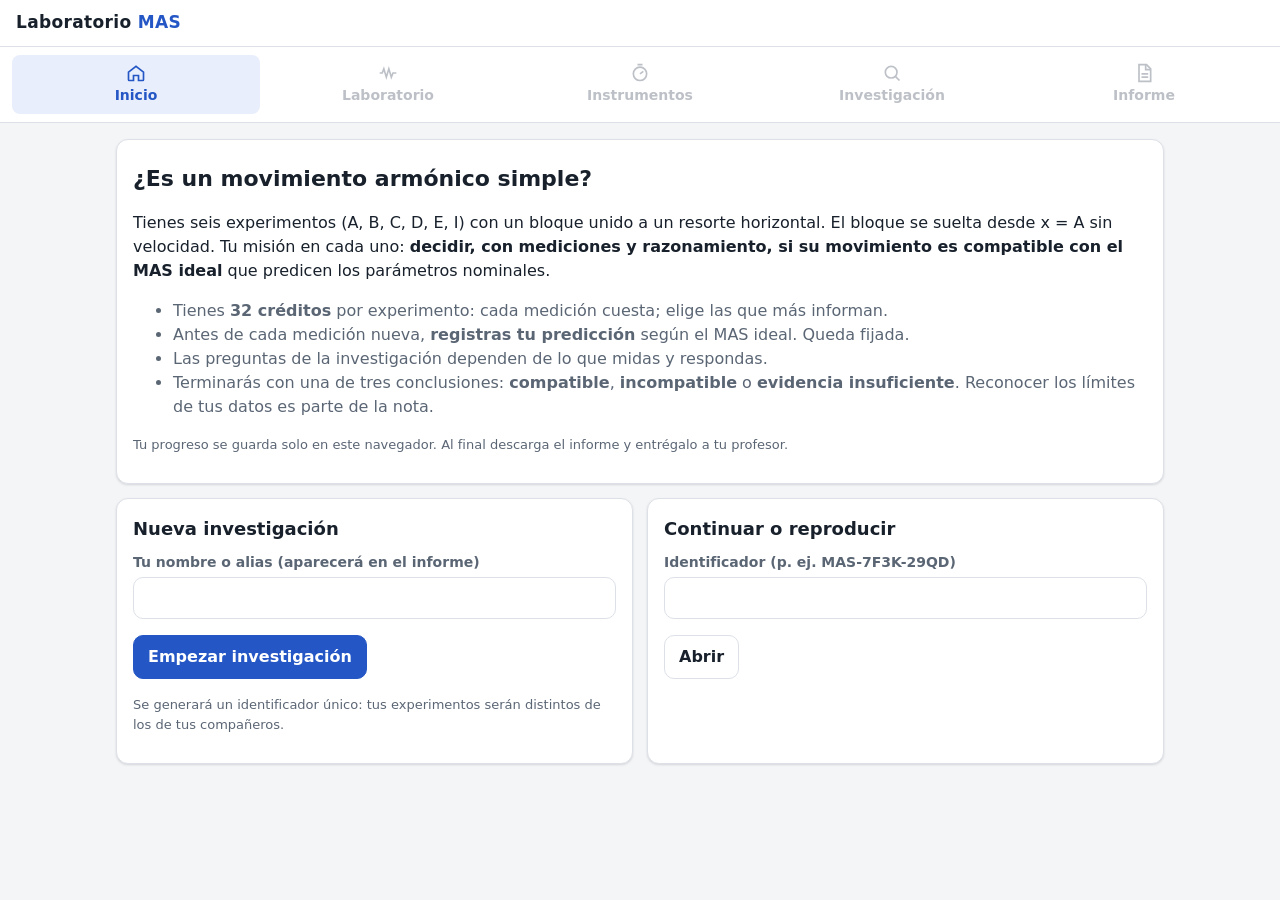
==== index.html @ 890eb866 "Laboratorio MAS: investigación adaptativa masa-resorte Motor físico (armónico, amortiguado, Duffing)" ====
<!doctype html>
<html lang="es">
<head>
<meta charset="utf-8">
<meta name="viewport" content="width=device-width, initial-scale=1, viewport-fit=cover">
<meta http-equiv="Content-Security-Policy" content="default-src 'self'; script-src 'self'; style-src 'self' 'unsafe-inline'; img-src 'self' data:; connect-src 'self'; base-uri 'none'; form-action 'none'; object-src 'none'">
<meta name="description" content="Laboratorio de investigación física: ¿es un movimiento armónico simple? Masa-resorte horizontal con mediciones, predicciones e hipótesis.">
<meta name="theme-color" content="#2457c5">
<title>Laboratorio MAS · investigación masa-resorte</title>
<link rel="icon" href="icono.svg" type="image/svg+xml">
<link rel="stylesheet" href="css/estilo.css">
</head>
<body>
<header class="cab">
  <div class="marca">Laboratorio <span>MAS</span></div>
  <span class="chip" id="cabSesion" hidden></span>
  <span class="chip" id="cabExp" hidden></span>
  <span class="creditos" id="cabCreditos" hidden></span>
</header>
<nav class="pest" aria-label="Secciones">
  <button type="button" data-p="inicio" aria-current="page"><svg viewBox="0 0 24 24" fill="none" stroke="currentColor" stroke-width="2"><path d="M3 11l9-7 9 7v9a1 1 0 0 1-1 1h-5v-6H9v6H4a1 1 0 0 1-1-1z"/></svg>Inicio</button>
  <button type="button" data-p="laboratorio"><svg viewBox="0 0 24 24" fill="none" stroke="currentColor" stroke-width="2"><path d="M2 12h3l2-5 3 10 3-10 3 10 2-5h4"/></svg>Laboratorio</button>
  <button type="button" data-p="instrumentos"><svg viewBox="0 0 24 24" fill="none" stroke="currentColor" stroke-width="2"><circle cx="12" cy="13" r="8"/><path d="M12 13l4-3M9 2h6"/></svg>Instrumentos</button>
  <button type="button" data-p="investigacion"><svg viewBox="0 0 24 24" fill="none" stroke="currentColor" stroke-width="2"><circle cx="11" cy="11" r="7"/><path d="M21 21l-5-5"/></svg>Investigación</button>
  <button type="button" data-p="informe"><svg viewBox="0 0 24 24" fill="none" stroke="currentColor" stroke-width="2"><path d="M6 2h9l5 5v15H6z"/><path d="M14 2v6h6M9 13h8M9 17h8"/></svg>Informe</button>
</nav>
<main>
  <section id="p-inicio"></section>
  <section id="p-laboratorio" hidden></section>
  <section id="p-instrumentos" hidden></section>
  <section id="p-investigacion" hidden></section>
  <section id="p-informe" hidden></section>
</main>
<noscript><p style="padding:16px">Este laboratorio necesita JavaScript.</p></noscript>
<script type="module" src="js/app.js"></script>
</body>
</html>
---- css/estilo.css ----
:root {
  --fondo: #f4f5f7; --panel: #ffffff; --texto: #17202b; --suave: #5b6675; --borde: #dde1e7; --acento: #2457c5; --acento2: #e8eefb;
  --ok: #1d7a4f; --okf: #e6f4ec; --mal: #b42318; --malf: #fdecea; --aviso: #a15c07; --avisof: #fdf3e2; --chip: #eef1f5;
  --resorte: #6b7684; --bloque: #2457c5; --sombra: 0 1px 2px rgba(16, 24, 40, .06), 0 1px 3px rgba(16, 24, 40, .08); --sobreAcento: #fff;
  --mono: ui-monospace, SFMono-Regular, Menlo, Consolas, monospace; --r: 12px;
}
@media (prefers-color-scheme: dark) {
  :root {
    --fondo: #0f1318; --panel: #171c23; --texto: #e7ebf0; --suave: #9aa4b2; --borde: #2a313b; --acento: #7aa2ff; --acento2: #1c2740;
    --ok: #4cc38a; --okf: #11261c; --mal: #ff8a7a; --malf: #2c1513; --aviso: #f0b45b; --avisof: #2b2111; --chip: #222a35;
    --resorte: #9aa4b2; --bloque: #7aa2ff; --sombra: none; --sobreAcento: #0b1220;
  }
}
* { box-sizing: border-box }
[hidden] { display: none !important }
html { -webkit-text-size-adjust: 100% }
body { margin: 0; background: var(--fondo); color: var(--texto); font: 16px/1.5 system-ui, -apple-system, "Segoe UI", Roboto, sans-serif }
button, input, select, textarea { font: inherit; color: inherit }
a { color: var(--acento) }

/* cabecera y navegación */
.cab { position: sticky; top: 0; z-index: 10; background: var(--panel); border-bottom: 1px solid var(--borde); padding: 10px 16px; display: flex; flex-wrap: wrap; align-items: center; gap: 6px 14px }
.marca { font-weight: 800; letter-spacing: .02em; font-size: 17px; margin-right: auto }
.marca span { color: var(--acento) }
.chip { display: inline-flex; align-items: center; gap: 6px; background: var(--chip); border-radius: 999px; padding: 3px 10px; font-size: 13px; white-space: nowrap }
.chip b { font-family: var(--mono) }
.creditos { display: inline-flex; align-items: center; gap: 8px; font-size: 13px }
.barra { width: 90px; height: 8px; border-radius: 4px; background: var(--chip); overflow: hidden }
.barra i { display: block; height: 100%; background: var(--acento) }
nav.pest { display: flex; gap: 4px; padding: 8px 12px; background: var(--panel); border-bottom: 1px solid var(--borde); position: sticky; top: 0 }
nav.pest button { flex: 1; border: 0; background: none; padding: 8px 6px; border-radius: 8px; cursor: pointer; color: var(--suave); font-weight: 600; font-size: 14px; display: flex; flex-direction: column; align-items: center; gap: 2px }
nav.pest button svg { width: 20px; height: 20px }
nav.pest button[aria-current="page"] { color: var(--acento); background: var(--acento2) }
nav.pest button:disabled { opacity: .4; cursor: default }
@media (max-width: 760px) {
  nav.pest { position: fixed; bottom: 0; left: 0; right: 0; top: auto; border-top: 1px solid var(--borde); border-bottom: 0; z-index: 20; padding: 6px 4px calc(6px + env(safe-area-inset-bottom)) }
  nav.pest button { font-size: 11px; padding: 6px 2px }
  main { padding-bottom: 90px !important }
  .cab { position: static }
}
main { max-width: 1080px; margin: 0 auto; padding: 16px }
section[hidden] { display: none !important }
h1 { font-size: 22px; margin: 6px 0 12px }
h2 { font-size: 18px; margin: 0 0 10px }
h3 { font-size: 15px; margin: 14px 0 6px }
.tarjeta { background: var(--panel); border: 1px solid var(--borde); border-radius: var(--r); padding: 16px; margin-bottom: 14px; box-shadow: var(--sombra) }
.rejilla { display: grid; gap: 14px; grid-template-columns: repeat(auto-fit, minmax(300px, 1fr)) }
.suave { color: var(--suave) }
.peq { font-size: 13px }
.mono { font-family: var(--mono) }
.fila { display: flex; flex-wrap: wrap; gap: 8px; align-items: center }

/* controles */
.btn { border: 1px solid var(--borde); background: var(--panel); border-radius: 10px; padding: 9px 14px; cursor: pointer; font-weight: 600; min-height: 42px }
.btn:hover { border-color: var(--acento) }
.btn.prim { background: var(--acento); border-color: var(--acento); color: var(--sobreAcento) }
.btn.prim:disabled, .btn:disabled { opacity: .45; cursor: default }
.btn.peligro { border-color: var(--mal); color: var(--mal) }
.btn.chico { min-height: 32px; padding: 4px 10px; font-size: 14px }
label.campo { display: flex; flex-direction: column; gap: 4px; font-size: 14px; color: var(--suave); min-width: 0 }
label.campo > span { font-weight: 600 }
input[type=text], input[type=number], input:not([type]), select, textarea { background: var(--panel); border: 1px solid var(--borde); border-radius: 10px; padding: 9px 11px; color: var(--texto); min-height: 42px; width: 100% }
textarea { min-height: 80px; resize: vertical }
input:focus, select:focus, textarea:focus, .btn:focus-visible { outline: 2px solid var(--acento); outline-offset: 1px }
input[type=range] { width: 100%; accent-color: var(--acento) }
.seg { display: inline-flex; border: 1px solid var(--borde); border-radius: 10px; overflow: hidden }
.seg button { border: 0; background: var(--panel); padding: 7px 12px; cursor: pointer; font-weight: 600; min-height: 38px }
.seg button[aria-pressed="true"] { background: var(--acento); color: var(--sobreAcento) }
.opciones { display: flex; flex-direction: column; gap: 8px; margin: 10px 0 }
.opciones label { display: flex; gap: 10px; align-items: flex-start; border: 1px solid var(--borde); border-radius: 10px; padding: 10px 12px; cursor: pointer }
.opciones label:has(input:checked) { border-color: var(--acento); background: var(--acento2) }
.opciones input { margin-top: 4px; accent-color: var(--acento) }

/* avisos */
.aviso { border-radius: 10px; padding: 10px 12px; font-size: 14px; margin: 10px 0 }
.aviso.ok { background: var(--okf); color: var(--ok) }
.aviso.mal { background: var(--malf); color: var(--mal) }
.aviso.info { background: var(--acento2); color: var(--texto) }
.aviso.am { background: var(--avisof); color: var(--aviso) }

/* inicio */
.letras { display: grid; grid-template-columns: repeat(auto-fill, minmax(150px, 1fr)); gap: 12px }
.letra { border: 1px solid var(--borde); border-radius: var(--r); background: var(--panel); padding: 14px; text-align: left; cursor: pointer; display: flex; flex-direction: column; gap: 4px; min-height: 120px }
.letra:hover { border-color: var(--acento) }
.letra .L { font-size: 34px; font-weight: 800; line-height: 1; color: var(--acento); font-family: var(--mono) }
.letra[aria-current="true"] { outline: 2px solid var(--acento) }

/* laboratorio */
.escena { width: 100%; height: 190px; display: block; border-radius: 10px; background: var(--fondo) }
.reloj { font-family: var(--mono); font-size: 22px; font-weight: 700 }
.param { display: grid; grid-template-columns: auto 1fr; gap: 4px 14px; font-size: 15px }
.param dt { color: var(--suave) }
.param dd { margin: 0; font-family: var(--mono) }
details.formulario summary { cursor: pointer; font-weight: 600 }
.formulas { display: grid; grid-template-columns: repeat(auto-fit, minmax(170px, 1fr)); gap: 6px 14px; font-family: var(--mono); font-size: 14px; margin-top: 8px }

/* instrumentos */
.instrumentos { display: grid; grid-template-columns: repeat(auto-fill, minmax(210px, 1fr)); gap: 10px }
.instr { border: 1px solid var(--borde); border-radius: 10px; background: var(--panel); padding: 10px 12px; text-align: left; cursor: pointer; display: flex; flex-direction: column; gap: 2px }
.instr:hover, .instr[aria-pressed="true"] { border-color: var(--acento) }
.instr[aria-pressed="true"] { background: var(--acento2) }
.instr b { font-size: 15px }
.coste { font-size: 12px; font-weight: 700; color: var(--acento) }
.resultado { font-family: var(--mono); font-size: 20px; font-weight: 700 }
.tabla { width: 100%; border-collapse: collapse; font-size: 14px }
.tabla th, .tabla td { border-bottom: 1px solid var(--borde); padding: 6px 8px; text-align: left; vertical-align: top }
.tabla th { color: var(--suave); font-size: 12px; text-transform: uppercase; letter-spacing: .04em }
.tw { overflow-x: auto }
.grafica { width: 100%; height: 240px; display: block }
.registro { list-style: none; margin: 0; padding: 0 }
.registro li { display: grid; grid-template-columns: 42px 1fr; gap: 8px; padding: 8px 0; border-bottom: 1px solid var(--borde) }
.registro .num { font-family: var(--mono); font-weight: 700; color: var(--acento) }
@media (max-width: 600px) { .instr .suave { display: none } .instrumentos { grid-template-columns: 1fr 1fr } }
.pestanitas { display: flex; gap: 6px; flex-wrap: wrap; margin-bottom: 8px }
.zchip { font-family: var(--mono); font-size: 12px; padding: 1px 7px; border-radius: 999px }
.zchip.ok { background: var(--okf); color: var(--ok) }
.zchip.am { background: var(--avisof); color: var(--aviso) }
.zchip.mal { background: var(--malf); color: var(--mal) }

/* investigación */
.pregunta { font-size: 17px; line-height: 1.55 }
.hip { display: grid; grid-template-columns: 1fr 170px; gap: 8px 12px; align-items: start; border-top: 1px solid var(--borde); padding: 12px 0 }
.hip:first-child { border-top: 0 }
@media (max-width: 600px) { .hip { grid-template-columns: 1fr } }
.evid { display: flex; flex-wrap: wrap; gap: 4px }
.evid label { font-size: 12px; background: var(--chip); border-radius: 999px; padding: 2px 8px; cursor: pointer; display: inline-flex; gap: 4px; align-items: center }

/* informe */
.nota { font-size: 40px; font-weight: 800; font-family: var(--mono) }
.cats { display: grid; grid-template-columns: 1fr auto; gap: 6px 14px; max-width: 460px }
.cats div:nth-child(even) { font-family: var(--mono); font-weight: 700; text-align: right }
.oculto { display: none }
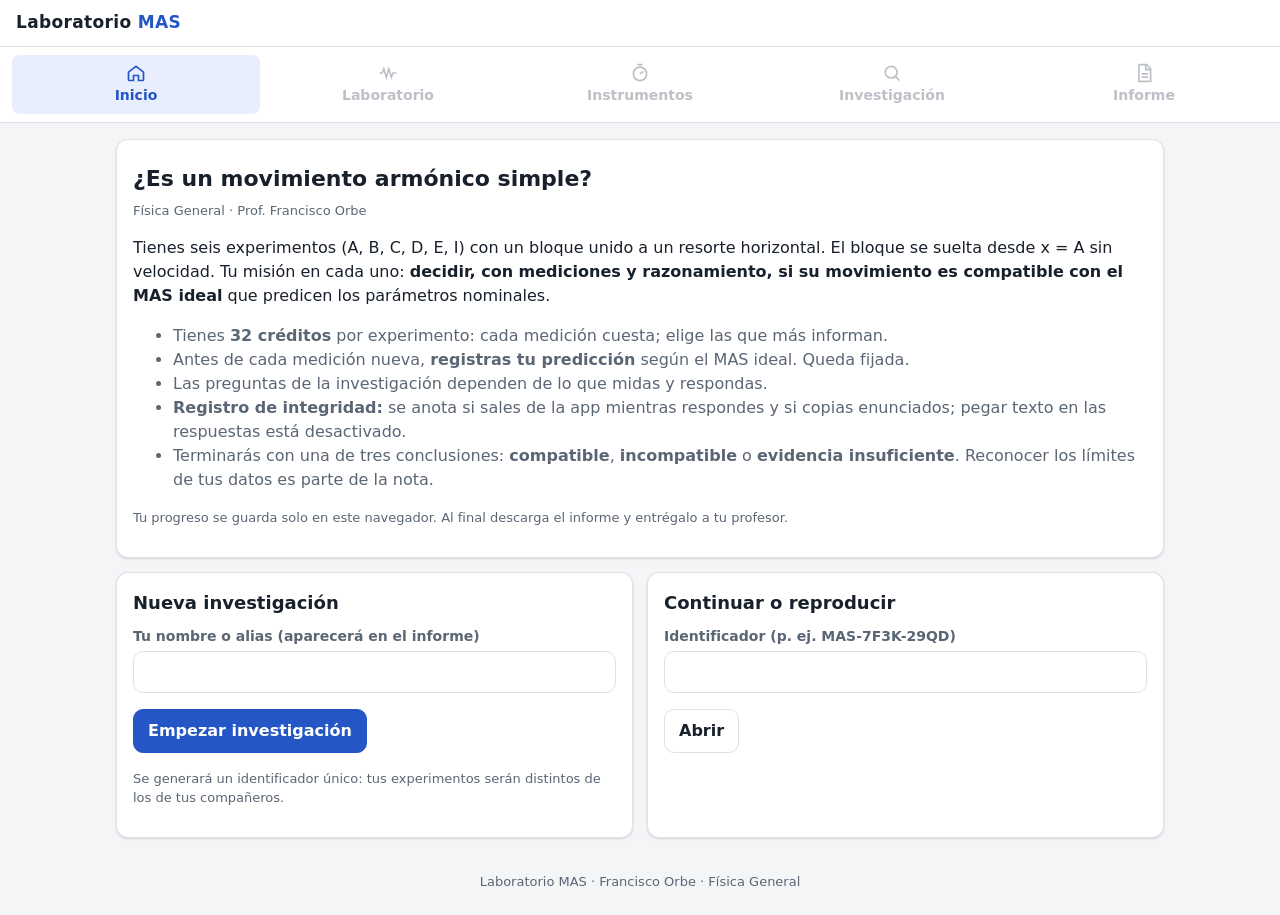
==== commit b1437f9d: "Nombre del profesor en la app (pie e inicio) y en el informe Se configura en js/config.js (profesor," ====
--- a/index.html
+++ b/index.html
@@ -3,7 +3,7 @@
 <head>
 <meta charset="utf-8">
 <meta name="viewport" content="width=device-width, initial-scale=1, viewport-fit=cover">
-<meta http-equiv="Content-Security-Policy" content="default-src 'self'; script-src 'self'; style-src 'self' 'unsafe-inline'; img-src 'self' data:; connect-src 'self'; base-uri 'none'; form-action 'none'; object-src 'none'">
+<meta http-equiv="Content-Security-Policy" content="default-src 'self'; script-src 'self'; style-src 'self' 'unsafe-inline'; img-src 'self' data:; connect-src 'self' https://script.google.com https://script.googleusercontent.com; base-uri 'none'; form-action 'none'; object-src 'none'">
 <meta name="description" content="Laboratorio de investigación física: ¿es un movimiento armónico simple? Masa-resorte horizontal con mediciones, predicciones e hipótesis.">
 <meta name="theme-color" content="#2457c5">
 <title>Laboratorio MAS · investigación masa-resorte</title>
@@ -31,6 +31,7 @@
   <section id="p-investigacion" hidden></section>
   <section id="p-informe" hidden></section>
 </main>
+<footer class="pie" id="pie"></footer>
 <noscript><p style="padding:16px">Este laboratorio necesita JavaScript.</p></noscript>
 <script type="module" src="js/app.js"></script>
 </body>
--- a/css/estilo.css
+++ b/css/estilo.css
@@ -35,7 +35,7 @@
 @media (max-width: 760px) {
   nav.pest { position: fixed; bottom: 0; left: 0; right: 0; top: auto; border-top: 1px solid var(--borde); border-bottom: 0; z-index: 20; padding: 6px 4px calc(6px + env(safe-area-inset-bottom)) }
   nav.pest button { font-size: 11px; padding: 6px 2px }
-  main { padding-bottom: 90px !important }
+  main { padding-bottom: 8px !important }
   .cab { position: static }
 }
 main { max-width: 1080px; margin: 0 auto; padding: 16px }
@@ -130,3 +130,24 @@
 .cats { display: grid; grid-template-columns: 1fr auto; gap: 6px 14px; max-width: 460px }
 .cats div:nth-child(even) { font-family: var(--mono); font-weight: 700; text-align: right }
 .oculto { display: none }
+.emergente { position: fixed; inset: 0; z-index: 50; background: rgba(10, 14, 20, .55); display: flex; align-items: center; justify-content: center; padding: 16px }
+.emergente-caja { background: var(--panel); color: var(--texto); border: 2px solid var(--aviso); border-radius: 16px; padding: 20px; width: min(520px, 100%); max-height: 90vh; overflow: auto; box-shadow: 0 12px 40px rgba(0, 0, 0, .3) }
+.emergente-caja h2 { color: var(--aviso); text-align: center }
+/* muñeco científico animado del mensaje emergente */
+.cientifico { width: 132px; height: auto; display: block; margin: -4px auto 4px; overflow: visible }
+.cientifico .sombra { fill: rgba(0, 0, 0, .15); transform-box: fill-box; transform-origin: center; animation: sombra 3s ease-in-out infinite }
+.cientifico .cuerpo { animation: flota 3s ease-in-out infinite }
+.cientifico .brazo { transform-origin: 108px 104px; animation: busca 2.6s ease-in-out infinite }
+.cientifico .ojo { transform-box: fill-box; transform-origin: center; animation: parpadeo 4.2s infinite }
+.cientifico .brillo { animation: brillo 2.6s ease-in-out infinite }
+@keyframes flota { 0%, 100% { transform: translateY(0) } 50% { transform: translateY(-5px) } }
+@keyframes sombra { 0%, 100% { transform: scaleX(1) } 50% { transform: scaleX(.85) } }
+@keyframes busca { 0%, 100% { transform: rotate(-16deg) } 50% { transform: rotate(12deg) } }
+@keyframes parpadeo { 0%, 90%, 100% { transform: scaleY(1) } 94% { transform: scaleY(.1) } }
+@keyframes brillo { 0%, 100% { opacity: .35 } 50% { opacity: 1 } }
+@media (prefers-reduced-motion: reduce) { .cientifico * { animation: none !important } }
+.emergente-caja .btn { width: 100% }
+.toast { position: fixed; left: 50%; bottom: 96px; transform: translateX(-50%); z-index: 45; background: var(--texto); color: var(--panel); border-radius: 10px; padding: 10px 14px; font-size: 14px; width: max-content; max-width: calc(100% - 24px); box-shadow: 0 6px 20px rgba(0, 0, 0, .25) }
+.pie { max-width: 1080px; margin: 0 auto; padding: 4px 16px 24px; text-align: center; font-size: 13px; color: var(--suave) }
+@media (max-width: 760px) { .pie { padding-bottom: 96px } }
+.marca-agua { position: fixed; inset: 0; pointer-events: none; z-index: 5; background-repeat: repeat; -webkit-print-color-adjust: exact; print-color-adjust: exact }
